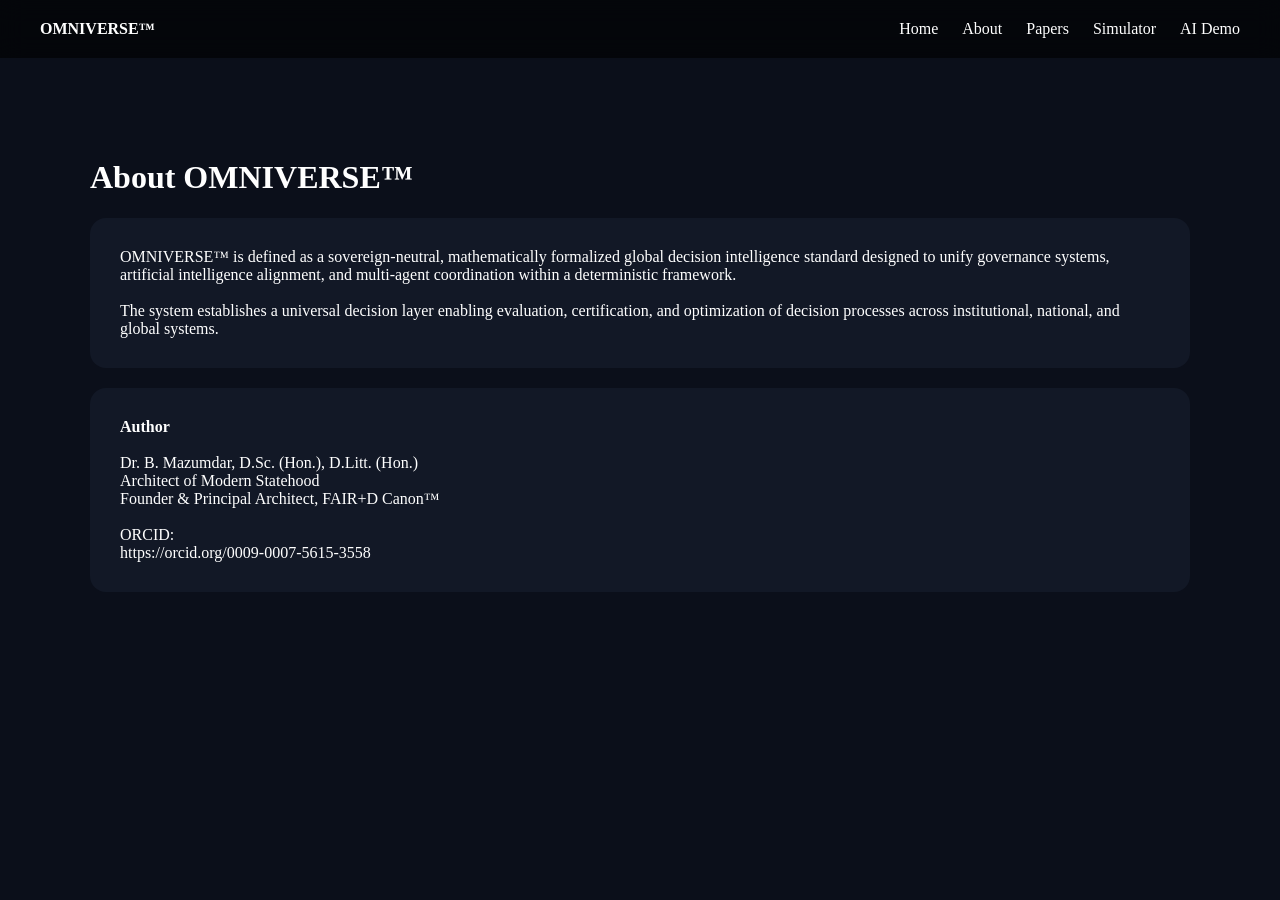
==== about.html @ d83fac2e "Create about.html" ====
<!DOCTYPE html>
<html lang="en">
<head>
<meta charset="UTF-8">
<meta name="viewport" content="width=device-width, initial-scale=1.0">

<title>About — OMNIVERSE™</title>

<link rel="stylesheet" href="style.css">
</head>

<body>

<!-- NAV -->
<div class="nav">
    <div><b>OMNIVERSE™</b></div>
    <div>
        <a href="index.html">Home</a>
        <a href="about.html">About</a>
        <a href="papers.html">Papers</a>
        <a href="simulator.html">Simulator</a>
        <a href="ai.html">AI Demo</a>
    </div>
</div>

<!-- ABOUT SECTION -->
<div class="section fade">
    <h1>About OMNIVERSE™</h1>

    <div class="card">
    OMNIVERSE™ is defined as a sovereign-neutral, mathematically formalized global 
    decision intelligence standard designed to unify governance systems, artificial 
    intelligence alignment, and multi-agent coordination within a deterministic framework.

    <br><br>

    The system establishes a universal decision layer enabling evaluation, certification, 
    and optimization of decision processes across institutional, national, and global systems.
    </div>

    <div class="card">
    <b>Author</b><br><br>

    Dr. B. Mazumdar, D.Sc. (Hon.), D.Litt. (Hon.)<br>
    Architect of Modern Statehood<br>
    Founder & Principal Architect, FAIR+D Canon™<br><br>

    ORCID:<br>
    https://orcid.org/0009-0007-5615-3558
    </div>

</div>

<script src="script.js"></script>

</body>
</html>
---- style.css ----
body {
    margin: 0;
    font-family: -apple-system, BlinkMacSystemFont, "Segoe UI", Roboto;
    background: #0b0f1a;
    color: white;
}

/* NAVBAR */
.nav {
    display: flex;
    justify-content: space-between;
    padding: 20px 40px;
    background: rgba(0,0,0,0.6);
    backdrop-filter: blur(12px);
    position: sticky;
    top: 0;
    z-index: 1000;
}

.nav a {
    color: white;
    text-decoration: none;
    margin-left: 20px;
    transition: 0.3s;
}

.nav a:hover {
    color: #7f5cff;
}

/* HERO */
.hero {
    text-align: center;
    padding: 120px 20px;
}

.hero h1 {
    font-size: 64px;
    background: linear-gradient(90deg,#4da6ff,#7f5cff);
    -webkit-background-clip: text;
    color: transparent;
}

.hero p {
    color: #aaa;
    max-width: 700px;
    margin: auto;
}

/* BUTTON */
.btn {
    margin-top: 20px;
    padding: 14px 28px;
    border-radius: 10px;
    background: linear-gradient(135deg,#4da6ff,#7f5cff);
    color: white;
    display: inline-block;
}

/* SECTIONS */
.section {
    padding: 80px 20px;
    max-width: 1100px;
    margin: auto;
}

.card {
    background: #121826;
    padding: 30px;
    border-radius: 16px;
    margin-top: 20px;
    transition: 0.4s;
}

.card:hover {
    transform: translateY(-8px);
}

/* HEADINGS */
h2 {
    margin-bottom: 10px;
}

/* ANIMATION */
.fade {
    opacity: 0;
    transform: translateY(40px);
    transition: 1s;
}

.fade.show {
    opacity: 1;
    transform: translateY(0);
}
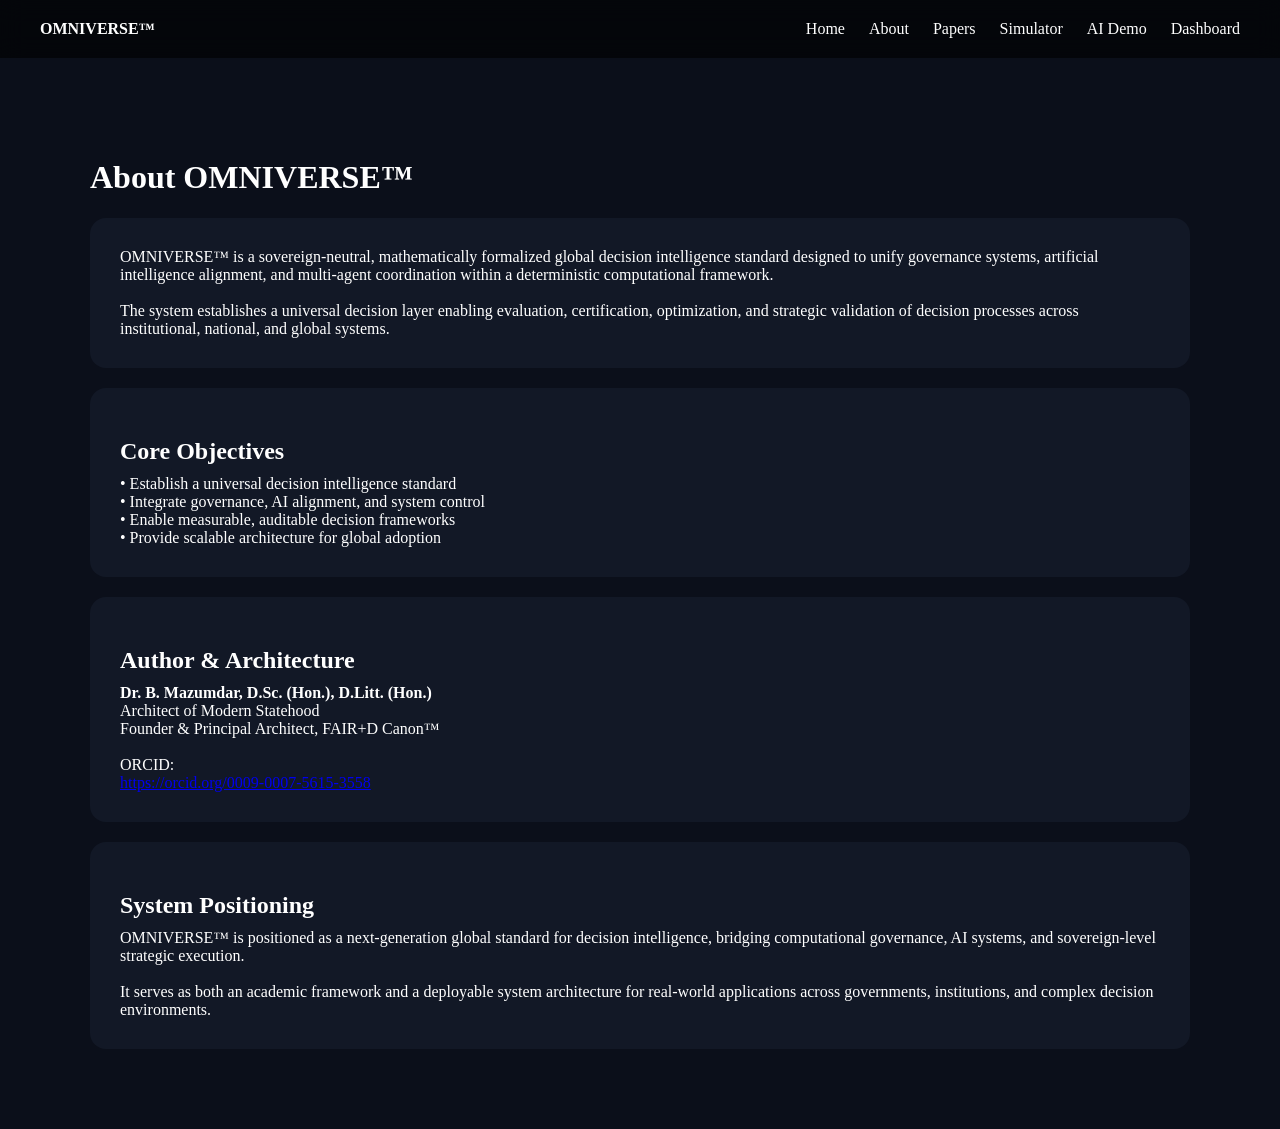
==== commit 387c7155: "Update about.html" ====
--- a/about.html
+++ b/about.html
@@ -4,14 +4,17 @@
 <meta charset="UTF-8">
 <meta name="viewport" content="width=device-width, initial-scale=1.0">
 
-<title>About — OMNIVERSE™</title>
+<title>OMNIVERSE™ — About</title>
+
+<meta name="description" content="OMNIVERSE™ Global Decision Intelligence Standard — AI Governance, Sovereign Systems, and Strategic Decision Modeling">
+<meta name="author" content="Dr. B. Mazumdar">
 
 <link rel="stylesheet" href="style.css">
 </head>
 
 <body>
 
-<!-- NAV -->
+<!-- NAVBAR -->
 <div class="nav">
     <div><b>OMNIVERSE™</b></div>
     <div>
@@ -20,33 +23,58 @@
         <a href="papers.html">Papers</a>
         <a href="simulator.html">Simulator</a>
         <a href="ai.html">AI Demo</a>
+        <a href="dashboard.html">Dashboard</a>
     </div>
 </div>
 
-<!-- ABOUT SECTION -->
+<!-- ABOUT -->
 <div class="section fade">
     <h1>About OMNIVERSE™</h1>
 
     <div class="card">
-    OMNIVERSE™ is defined as a sovereign-neutral, mathematically formalized global 
-    decision intelligence standard designed to unify governance systems, artificial 
-    intelligence alignment, and multi-agent coordination within a deterministic framework.
+        OMNIVERSE™ is a sovereign-neutral, mathematically formalized global decision intelligence 
+        standard designed to unify governance systems, artificial intelligence alignment, and 
+        multi-agent coordination within a deterministic computational framework.
 
-    <br><br>
+        <br><br>
 
-    The system establishes a universal decision layer enabling evaluation, certification, 
-    and optimization of decision processes across institutional, national, and global systems.
+        The system establishes a universal decision layer enabling evaluation, certification, 
+        optimization, and strategic validation of decision processes across institutional, 
+        national, and global systems.
     </div>
 
     <div class="card">
-    <b>Author</b><br><br>
+        <h2>Core Objectives</h2>
 
-    Dr. B. Mazumdar, D.Sc. (Hon.), D.Litt. (Hon.)<br>
-    Architect of Modern Statehood<br>
-    Founder & Principal Architect, FAIR+D Canon™<br><br>
+        • Establish a universal decision intelligence standard<br>
+        • Integrate governance, AI alignment, and system control<br>
+        • Enable measurable, auditable decision frameworks<br>
+        • Provide scalable architecture for global adoption
+    </div>
 
-    ORCID:<br>
-    https://orcid.org/0009-0007-5615-3558
+    <div class="card">
+        <h2>Author & Architecture</h2>
+
+        <b>Dr. B. Mazumdar, D.Sc. (Hon.), D.Litt. (Hon.)</b><br>
+        Architect of Modern Statehood<br>
+        Founder & Principal Architect, FAIR+D Canon™<br><br>
+
+        ORCID:<br>
+        <a href="https://orcid.org/0009-0007-5615-3558" target="_blank">
+        https://orcid.org/0009-0007-5615-3558
+        </a>
+    </div>
+
+    <div class="card">
+        <h2>System Positioning</h2>
+
+        OMNIVERSE™ is positioned as a next-generation global standard for decision intelligence, 
+        bridging computational governance, AI systems, and sovereign-level strategic execution.
+
+        <br><br>
+
+        It serves as both an academic framework and a deployable system architecture for real-world 
+        applications across governments, institutions, and complex decision environments.
     </div>
 
 </div>
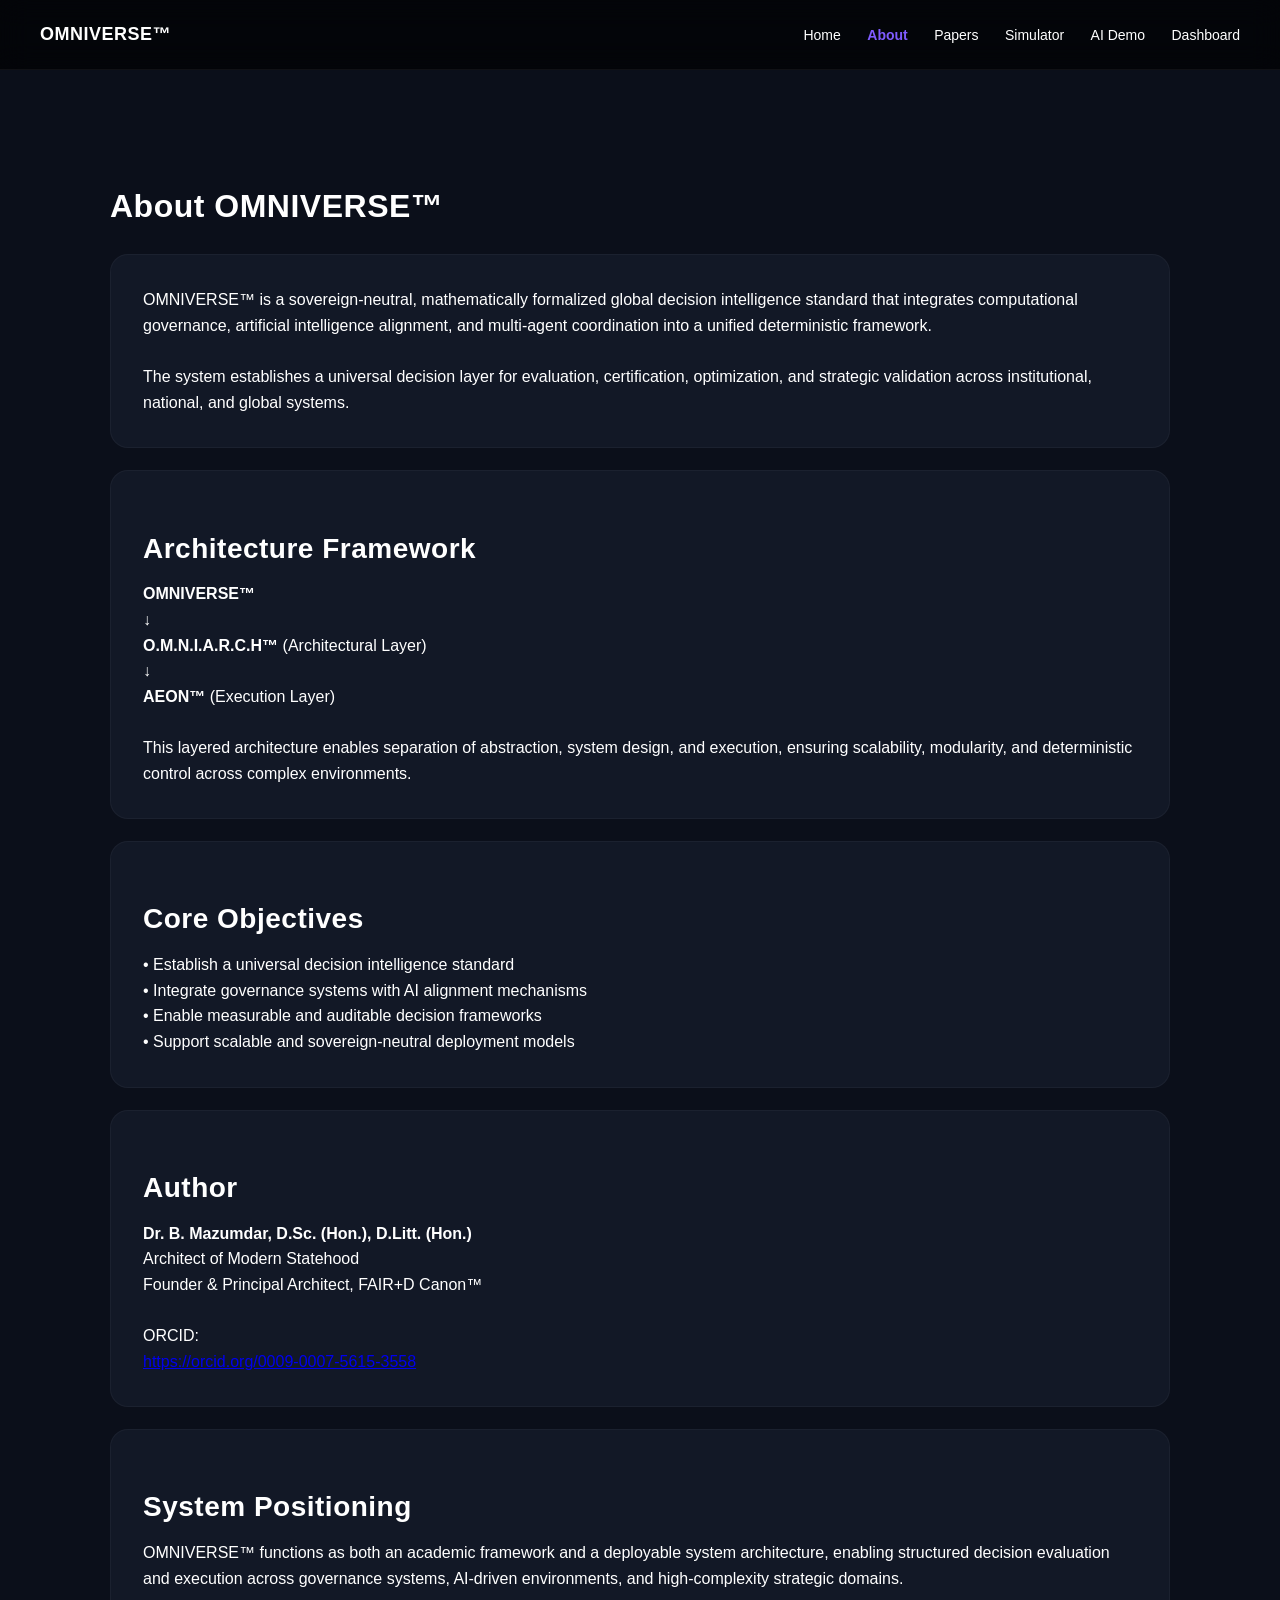
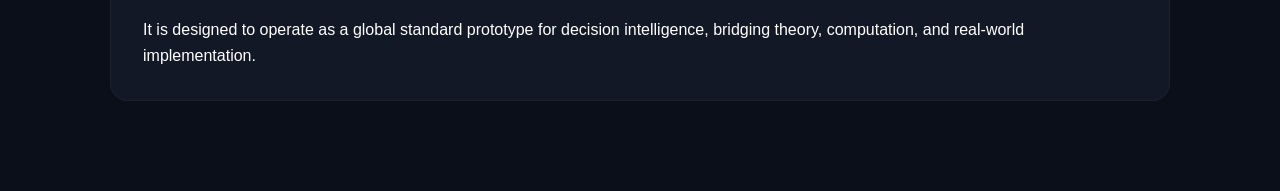
==== commit b16f6755: "Update about.html" ====
--- a/about.html
+++ b/about.html
@@ -33,27 +33,41 @@
 
     <div class="card">
         OMNIVERSE™ is a sovereign-neutral, mathematically formalized global decision intelligence 
-        standard designed to unify governance systems, artificial intelligence alignment, and 
-        multi-agent coordination within a deterministic computational framework.
+        standard that integrates computational governance, artificial intelligence alignment, 
+        and multi-agent coordination into a unified deterministic framework.
 
         <br><br>
 
-        The system establishes a universal decision layer enabling evaluation, certification, 
-        optimization, and strategic validation of decision processes across institutional, 
-        national, and global systems.
+        The system establishes a universal decision layer for evaluation, certification, 
+        optimization, and strategic validation across institutional, national, and global systems.
+    </div>
+
+    <div class="card">
+        <h2>Architecture Framework</h2>
+
+        <b>OMNIVERSE™</b><br>
+        ↓<br>
+        <b>O.M.N.I.A.R.C.H™</b> (Architectural Layer)<br>
+        ↓<br>
+        <b>AEON™</b> (Execution Layer)
+
+        <br><br>
+
+        This layered architecture enables separation of abstraction, system design, and execution, 
+        ensuring scalability, modularity, and deterministic control across complex environments.
     </div>
 
     <div class="card">
         <h2>Core Objectives</h2>
 
         • Establish a universal decision intelligence standard<br>
-        • Integrate governance, AI alignment, and system control<br>
-        • Enable measurable, auditable decision frameworks<br>
-        • Provide scalable architecture for global adoption
+        • Integrate governance systems with AI alignment mechanisms<br>
+        • Enable measurable and auditable decision frameworks<br>
+        • Support scalable and sovereign-neutral deployment models
     </div>
 
     <div class="card">
-        <h2>Author & Architecture</h2>
+        <h2>Author</h2>
 
         <b>Dr. B. Mazumdar, D.Sc. (Hon.), D.Litt. (Hon.)</b><br>
         Architect of Modern Statehood<br>
@@ -68,13 +82,14 @@
     <div class="card">
         <h2>System Positioning</h2>
 
-        OMNIVERSE™ is positioned as a next-generation global standard for decision intelligence, 
-        bridging computational governance, AI systems, and sovereign-level strategic execution.
+        OMNIVERSE™ functions as both an academic framework and a deployable system architecture, 
+        enabling structured decision evaluation and execution across governance systems, 
+        AI-driven environments, and high-complexity strategic domains.
 
         <br><br>
 
-        It serves as both an academic framework and a deployable system architecture for real-world 
-        applications across governments, institutions, and complex decision environments.
+        It is designed to operate as a global standard prototype for decision intelligence, 
+        bridging theory, computation, and real-world implementation.
     </div>
 
 </div>
--- a/style.css
+++ b/style.css
@@ -1,34 +1,63 @@
+/* =================================
+   OMNIVERSE™ GLOBAL STYLE SYSTEM — ULTIMATE EDITION
+   ================================= */
+
+/* RESET & BASE */
+*,
+*::before,
+*::after {
+    box-sizing: border-box;
+}
+
+html {
+    scroll-behavior: smooth;
+}
+
 body {
     margin: 0;
-    font-family: -apple-system, BlinkMacSystemFont, "Segoe UI", Roboto;
+    font-family: -apple-system, BlinkMacSystemFont, "Segoe UI", Roboto, sans-serif;
     background: #0b0f1a;
-    color: white;
-}
-
-/* NAVBAR */
+    color: #ffffff;
+    line-height: 1.6;
+    -webkit-font-smoothing: antialiased;
+}
+
+/* =================================
+   NAVBAR SYSTEM
+   ================================= */
 .nav {
     display: flex;
     justify-content: space-between;
+    align-items: center;
     padding: 20px 40px;
-    background: rgba(0,0,0,0.6);
-    backdrop-filter: blur(12px);
+    background: rgba(0, 0, 0, 0.65);
+    backdrop-filter: blur(14px);
     position: sticky;
     top: 0;
     z-index: 1000;
+    border-bottom: 1px solid rgba(255,255,255,0.05);
+}
+
+.nav b {
+    font-size: 18px;
+    letter-spacing: 0.5px;
 }
 
 .nav a {
-    color: white;
+    color: #ffffff;
     text-decoration: none;
-    margin-left: 20px;
-    transition: 0.3s;
+    margin-left: 22px;
+    font-size: 14px;
+    transition: all 0.3s ease;
 }
 
 .nav a:hover {
     color: #7f5cff;
 }
 
-/* HERO */
+/* =================================
+   HERO SECTION
+   ================================= */
 .hero {
     text-align: center;
     padding: 120px 20px;
@@ -36,59 +65,178 @@
 
 .hero h1 {
     font-size: 64px;
-    background: linear-gradient(90deg,#4da6ff,#7f5cff);
+    font-weight: 700;
+    background: linear-gradient(90deg, #4da6ff, #7f5cff);
     -webkit-background-clip: text;
     color: transparent;
 }
 
 .hero p {
-    color: #aaa;
-    max-width: 700px;
-    margin: auto;
-}
-
-/* BUTTON */
+    color: #a0a8c0;
+    max-width: 720px;
+    margin: 20px auto 0 auto;
+    font-size: 16px;
+}
+
+/* =================================
+   BUTTON SYSTEM
+   ================================= */
 .btn {
-    margin-top: 20px;
-    padding: 14px 28px;
-    border-radius: 10px;
-    background: linear-gradient(135deg,#4da6ff,#7f5cff);
-    color: white;
+    margin-top: 25px;
+    padding: 14px 30px;
+    border-radius: 12px;
+    background: linear-gradient(135deg, #4da6ff, #7f5cff);
+    color: #ffffff;
     display: inline-block;
-}
-
-/* SECTIONS */
+    transition: all 0.3s ease;
+    font-weight: 600;
+    letter-spacing: 0.3px;
+}
+
+.btn:hover {
+    opacity: 0.85;
+    transform: scale(1.05);
+}
+
+/* =================================
+   LAYOUT SYSTEM
+   ================================= */
 .section {
-    padding: 80px 20px;
+    padding: 90px 20px;
     max-width: 1100px;
     margin: auto;
 }
 
 .card {
     background: #121826;
-    padding: 30px;
-    border-radius: 16px;
-    margin-top: 20px;
-    transition: 0.4s;
+    padding: 32px;
+    border-radius: 18px;
+    margin-top: 22px;
+    transition: all 0.4s ease;
+    border: 1px solid rgba(255,255,255,0.04);
 }
 
 .card:hover {
-    transform: translateY(-8px);
-}
-
-/* HEADINGS */
+    transform: translateY(-10px);
+    box-shadow: 0 10px 40px rgba(0,0,0,0.35);
+}
+
+/* =================================
+   TYPOGRAPHY SYSTEM
+   ================================= */
+h1, h2, h3 {
+    letter-spacing: 0.5px;
+    margin-bottom: 10px;
+}
+
 h2 {
-    margin-bottom: 10px;
-}
-
-/* ANIMATION */
+    font-size: 28px;
+}
+
+h3 {
+    font-size: 20px;
+    color: #cbd3ff;
+}
+
+p {
+    color: #a0a8c0;
+}
+
+/* =================================
+   FORM ELEMENTS
+   ================================= */
+label {
+    display: block;
+    margin-top: 15px;
+    margin-bottom: 5px;
+    font-size: 14px;
+    color: #c0c6e4;
+}
+
+input[type="range"] {
+    width: 100%;
+    margin-bottom: 15px;
+    accent-color: #7f5cff;
+}
+
+/* =================================
+   DATA DISPLAY
+   ================================= */
+#score, #decision, #result {
+    margin-top: 15px;
+}
+
+#decision {
+    color: #7f5cff;
+}
+
+/* =================================
+   LIST SYSTEM
+   ================================= */
+ul {
+    list-style: none;
+    padding: 0;
+}
+
+ul li {
+    padding: 12px;
+    border-bottom: 1px solid #1c2436;
+}
+
+/* =================================
+   ANIMATION SYSTEM
+   ================================= */
 .fade {
     opacity: 0;
     transform: translateY(40px);
-    transition: 1s;
+    transition: all 0.8s ease;
 }
 
 .fade.show {
     opacity: 1;
     transform: translateY(0);
 }
+
+/* =================================
+   CHART CONTAINERS
+   ================================= */
+canvas {
+    max-width: 100%;
+}
+
+/* =================================
+   FOOTER
+   ================================= */
+footer {
+    text-align: center;
+    padding: 40px 20px;
+    color: #6b7280;
+    font-size: 13px;
+}
+
+/* =================================
+   RESPONSIVE DESIGN
+   ================================= */
+@media (max-width: 768px) {
+
+    .nav {
+        flex-direction: column;
+        align-items: flex-start;
+    }
+
+    .nav div:last-child {
+        margin-top: 10px;
+    }
+
+    .hero h1 {
+        font-size: 42px;
+    }
+
+    .section {
+        padding: 60px 15px;
+    }
+
+    .card {
+        padding: 24px;
+    }
+}
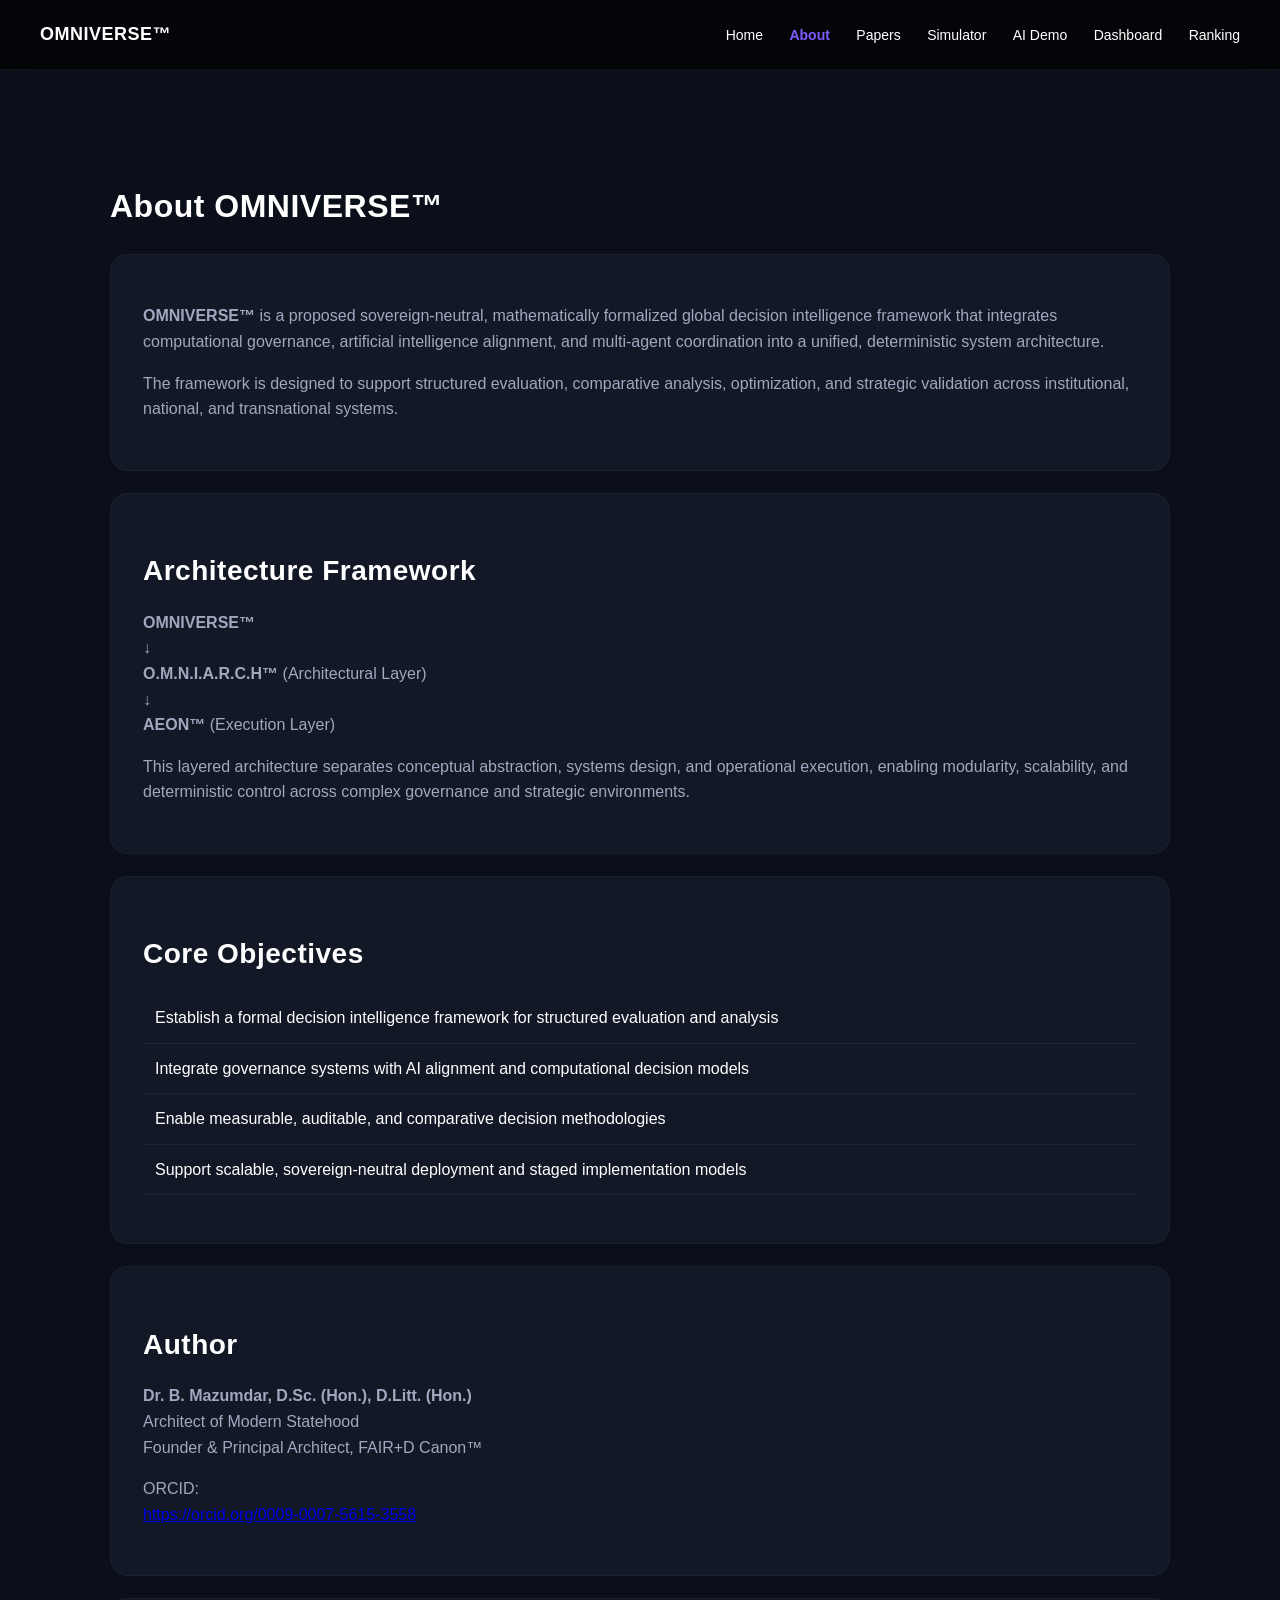
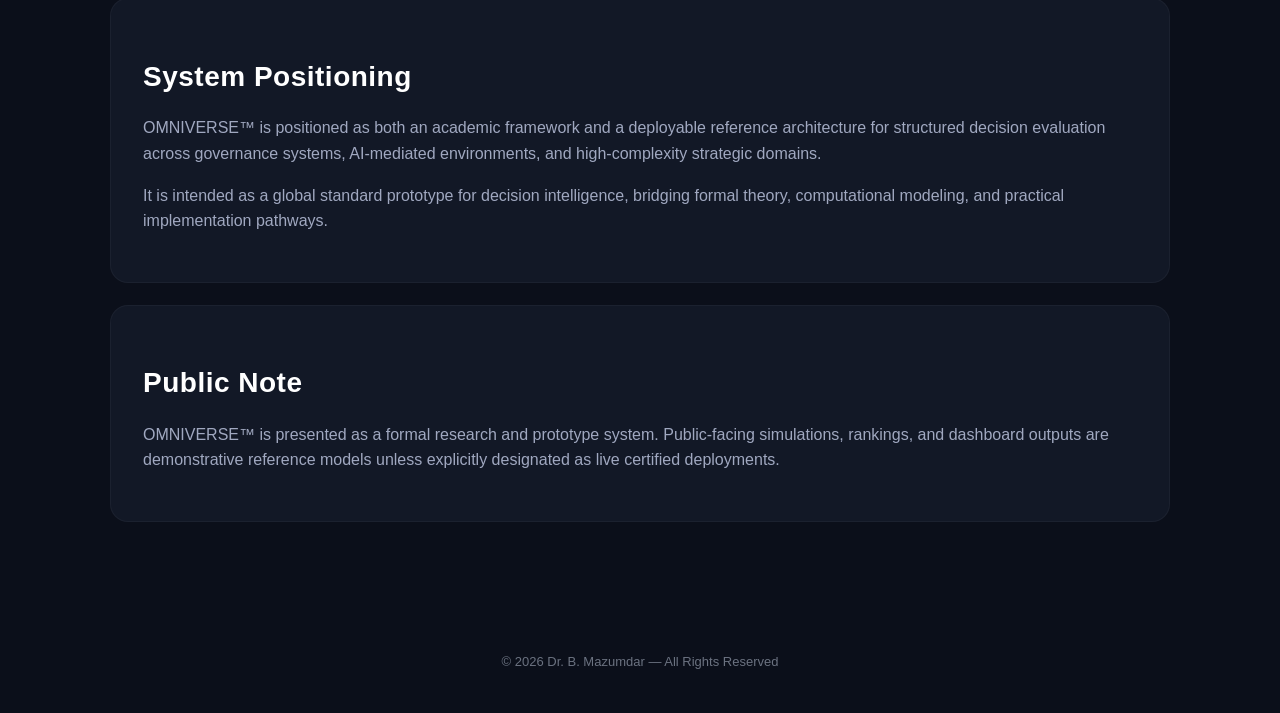
==== commit f3a86ba0: "Update about.html" ====
--- a/about.html
+++ b/about.html
@@ -1,100 +1,139 @@
 <!DOCTYPE html>
 <html lang="en">
 <head>
-<meta charset="UTF-8">
-<meta name="viewport" content="width=device-width, initial-scale=1.0">
+  <meta charset="UTF-8" />
+  <meta name="viewport" content="width=device-width, initial-scale=1.0" />
 
-<title>OMNIVERSE™ — About</title>
+  <title>OMNIVERSE™ — About</title>
 
-<meta name="description" content="OMNIVERSE™ Global Decision Intelligence Standard — AI Governance, Sovereign Systems, and Strategic Decision Modeling">
-<meta name="author" content="Dr. B. Mazumdar">
+  <meta
+    name="description"
+    content="About OMNIVERSE™ — a proposed global decision intelligence framework integrating computational governance, AI alignment, and strategic systems modeling."
+  />
+  <meta name="author" content="Dr. B. Mazumdar" />
+  <meta
+    name="keywords"
+    content="OMNIVERSE, decision intelligence, AI governance, computational governance, sovereign systems, strategic modeling, global standard"
+  />
 
-<link rel="stylesheet" href="style.css">
+  <link rel="stylesheet" href="style.css" />
 </head>
 
 <body>
 
-<!-- NAVBAR -->
-<div class="nav">
+  <!-- NAVBAR -->
+  <div class="nav">
     <div><b>OMNIVERSE™</b></div>
     <div>
-        <a href="index.html">Home</a>
-        <a href="about.html">About</a>
-        <a href="papers.html">Papers</a>
-        <a href="simulator.html">Simulator</a>
-        <a href="ai.html">AI Demo</a>
-        <a href="dashboard.html">Dashboard</a>
+      <a href="index.html">Home</a>
+      <a href="about.html">About</a>
+      <a href="papers.html">Papers</a>
+      <a href="simulator.html">Simulator</a>
+      <a href="ai.html">AI Demo</a>
+      <a href="dashboard.html">Dashboard</a>
+      <a href="ranking.html">Ranking</a>
     </div>
-</div>
+  </div>
 
-<!-- ABOUT -->
-<div class="section fade">
+  <!-- ABOUT -->
+  <div class="section fade">
     <h1>About OMNIVERSE™</h1>
 
     <div class="card">
-        OMNIVERSE™ is a sovereign-neutral, mathematically formalized global decision intelligence 
-        standard that integrates computational governance, artificial intelligence alignment, 
-        and multi-agent coordination into a unified deterministic framework.
+      <p>
+        <b>OMNIVERSE™</b> is a proposed sovereign-neutral, mathematically formalized
+        global decision intelligence framework that integrates computational governance,
+        artificial intelligence alignment, and multi-agent coordination into a unified,
+        deterministic system architecture.
+      </p>
 
-        <br><br>
-
-        The system establishes a universal decision layer for evaluation, certification, 
-        optimization, and strategic validation across institutional, national, and global systems.
+      <p>
+        The framework is designed to support structured evaluation, comparative analysis,
+        optimization, and strategic validation across institutional, national, and
+        transnational systems.
+      </p>
     </div>
 
     <div class="card">
-        <h2>Architecture Framework</h2>
+      <h2>Architecture Framework</h2>
 
-        <b>OMNIVERSE™</b><br>
-        ↓<br>
-        <b>O.M.N.I.A.R.C.H™</b> (Architectural Layer)<br>
-        ↓<br>
+      <p>
+        <b>OMNIVERSE™</b><br />
+        ↓<br />
+        <b>O.M.N.I.A.R.C.H™</b> (Architectural Layer)<br />
+        ↓<br />
         <b>AEON™</b> (Execution Layer)
+      </p>
 
-        <br><br>
-
-        This layered architecture enables separation of abstraction, system design, and execution, 
-        ensuring scalability, modularity, and deterministic control across complex environments.
+      <p>
+        This layered architecture separates conceptual abstraction, systems design,
+        and operational execution, enabling modularity, scalability, and deterministic
+        control across complex governance and strategic environments.
+      </p>
     </div>
 
     <div class="card">
-        <h2>Core Objectives</h2>
+      <h2>Core Objectives</h2>
 
-        • Establish a universal decision intelligence standard<br>
-        • Integrate governance systems with AI alignment mechanisms<br>
-        • Enable measurable and auditable decision frameworks<br>
-        • Support scalable and sovereign-neutral deployment models
+      <ul>
+        <li>Establish a formal decision intelligence framework for structured evaluation and analysis</li>
+        <li>Integrate governance systems with AI alignment and computational decision models</li>
+        <li>Enable measurable, auditable, and comparative decision methodologies</li>
+        <li>Support scalable, sovereign-neutral deployment and staged implementation models</li>
+      </ul>
     </div>
 
     <div class="card">
-        <h2>Author</h2>
+      <h2>Author</h2>
 
-        <b>Dr. B. Mazumdar, D.Sc. (Hon.), D.Litt. (Hon.)</b><br>
-        Architect of Modern Statehood<br>
-        Founder & Principal Architect, FAIR+D Canon™<br><br>
+      <p>
+        <b>Dr. B. Mazumdar, D.Sc. (Hon.), D.Litt. (Hon.)</b><br />
+        Architect of Modern Statehood<br />
+        Founder & Principal Architect, FAIR+D Canon™
+      </p>
 
-        ORCID:<br>
-        <a href="https://orcid.org/0009-0007-5615-3558" target="_blank">
-        https://orcid.org/0009-0007-5615-3558
+      <p>
+        ORCID:<br />
+        <a
+          href="https://orcid.org/0009-0007-5615-3558"
+          target="_blank"
+          rel="noopener noreferrer"
+        >
+          https://orcid.org/0009-0007-5615-3558
         </a>
+      </p>
     </div>
 
     <div class="card">
-        <h2>System Positioning</h2>
+      <h2>System Positioning</h2>
 
-        OMNIVERSE™ functions as both an academic framework and a deployable system architecture, 
-        enabling structured decision evaluation and execution across governance systems, 
-        AI-driven environments, and high-complexity strategic domains.
+      <p>
+        OMNIVERSE™ is positioned as both an academic framework and a deployable reference
+        architecture for structured decision evaluation across governance systems,
+        AI-mediated environments, and high-complexity strategic domains.
+      </p>
 
-        <br><br>
-
-        It is designed to operate as a global standard prototype for decision intelligence, 
-        bridging theory, computation, and real-world implementation.
+      <p>
+        It is intended as a global standard prototype for decision intelligence,
+        bridging formal theory, computational modeling, and practical implementation pathways.
+      </p>
     </div>
 
-</div>
+    <div class="card">
+      <h2>Public Note</h2>
 
-<script src="script.js"></script>
+      <p>
+        OMNIVERSE™ is presented as a formal research and prototype system. Public-facing
+        simulations, rankings, and dashboard outputs are demonstrative reference models
+        unless explicitly designated as live certified deployments.
+      </p>
+    </div>
+  </div>
 
+  <footer>
+    © 2026 Dr. B. Mazumdar — All Rights Reserved
+  </footer>
+
+  <script src="script.js"></script>
 </body>
 </html>
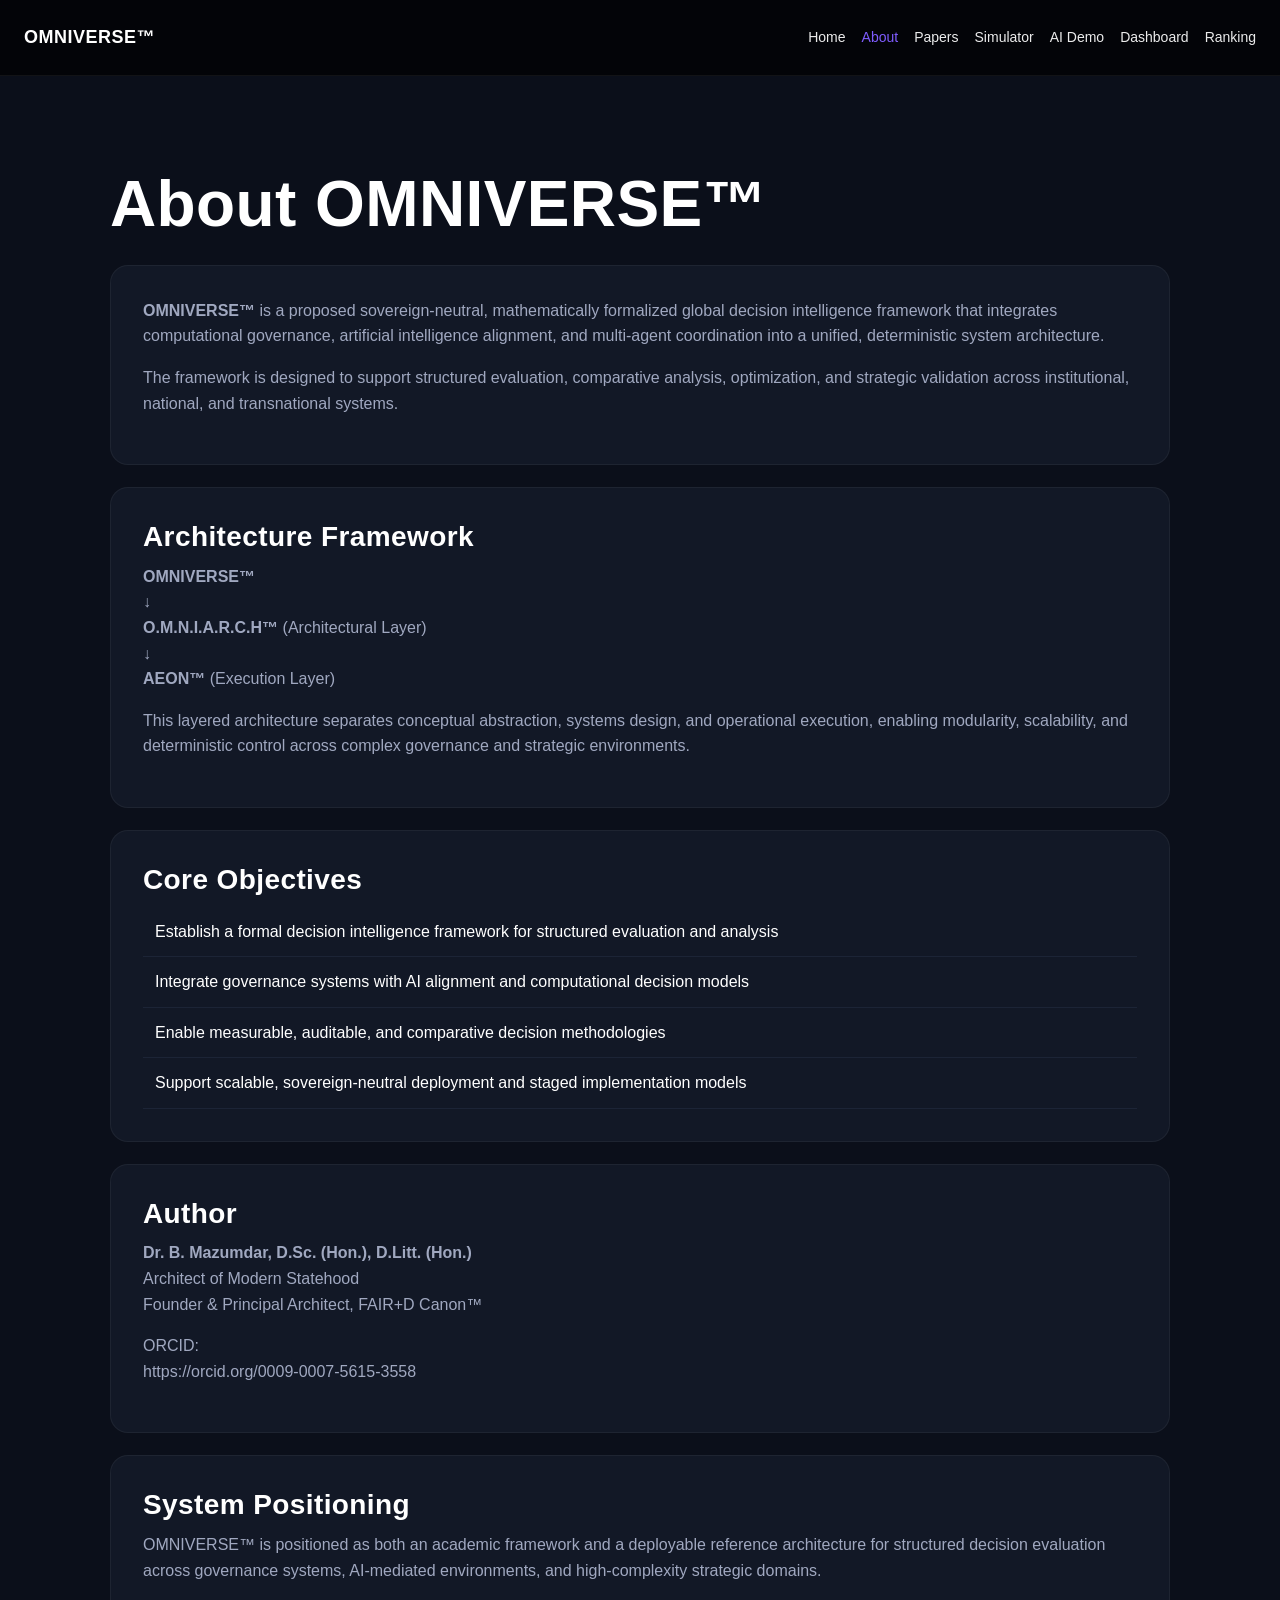
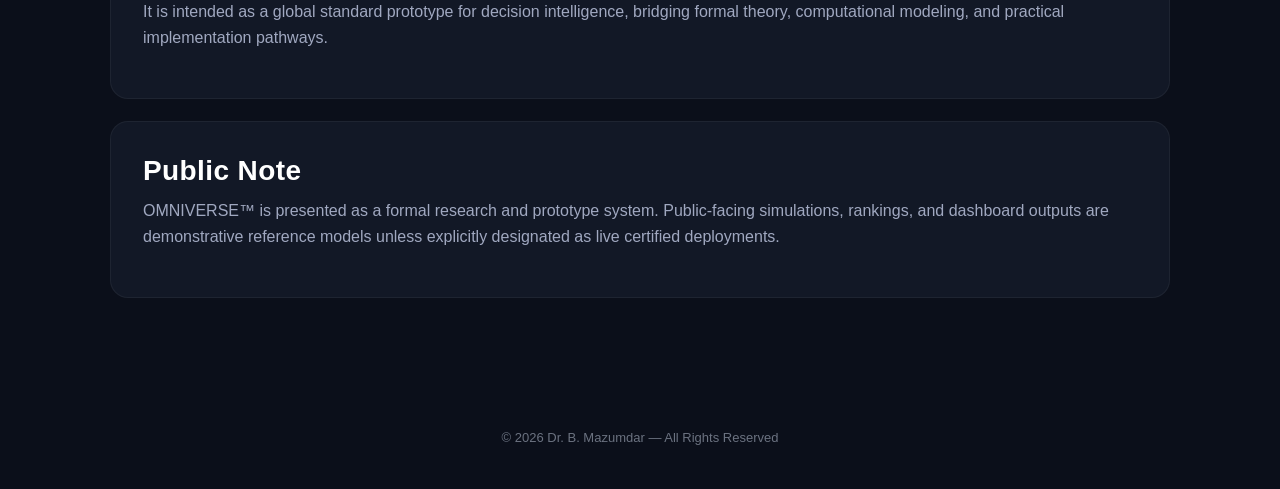
==== commit ec4b044d: "Update about.html" ====
--- a/about.html
+++ b/about.html
@@ -15,6 +15,14 @@
     name="keywords"
     content="OMNIVERSE, decision intelligence, AI governance, computational governance, sovereign systems, strategic modeling, global standard"
   />
+
+  <!-- Social Preview -->
+  <meta property="og:title" content="OMNIVERSE™ — About" />
+  <meta
+    property="og:description"
+    content="About OMNIVERSE™ — a proposed global decision intelligence framework integrating computational governance, AI alignment, and strategic systems modeling."
+  />
+  <meta property="og:type" content="website" />
 
   <link rel="stylesheet" href="style.css" />
 </head>
@@ -134,6 +142,6 @@
     © 2026 Dr. B. Mazumdar — All Rights Reserved
   </footer>
 
-  <script src="script.js"></script>
+  <script src="script.js" defer></script>
 </body>
 </html>
--- a/style.css
+++ b/style.css
@@ -1,242 +1,462 @@
 /* =================================
-   OMNIVERSE™ GLOBAL STYLE SYSTEM — ULTIMATE EDITION
-   ================================= */
-
-/* RESET & BASE */
+   OMNIVERSE™ GLOBAL STYLE SYSTEM — 100% LOCK FINAL EDITION
+   Production-Safe • Accessible • Responsive • Multi-Page Stable
+   ================================= */
+
+/* =================================
+   RESET & BASE
+   ================================= */
 *,
 *::before,
 *::after {
-    box-sizing: border-box;
+  box-sizing: border-box;
+}
+
+:root {
+  --bg: #0b0f1a;
+  --bg-elevated: #121826;
+  --bg-nav: rgba(0, 0, 0, 0.68);
+  --text: #ffffff;
+  --text-soft: #a0a8c0;
+  --text-muted: #6b7280;
+  --text-label: #c0c6e4;
+  --text-heading-soft: #cbd3ff;
+  --border-soft: rgba(255, 255, 255, 0.06);
+  --border-card: rgba(255, 255, 255, 0.05);
+  --accent-1: #4da6ff;
+  --accent-2: #7f5cff;
+  --accent-solid: #7f5cff;
+  --shadow-card: 0 10px 40px rgba(0, 0, 0, 0.35);
+  --shadow-focus: 0 0 0 3px rgba(127, 92, 255, 0.25);
+  --radius-card: 18px;
+  --radius-btn: 12px;
+  --nav-height: 76px;
 }
 
 html {
-    scroll-behavior: smooth;
+  scroll-behavior: smooth;
 }
 
 body {
-    margin: 0;
-    font-family: -apple-system, BlinkMacSystemFont, "Segoe UI", Roboto, sans-serif;
-    background: #0b0f1a;
-    color: #ffffff;
-    line-height: 1.6;
-    -webkit-font-smoothing: antialiased;
+  margin: 0;
+  min-width: 320px;
+  font-family: -apple-system, BlinkMacSystemFont, "Segoe UI", Roboto, Arial, sans-serif;
+  background: var(--bg);
+  color: var(--text);
+  line-height: 1.6;
+  -webkit-font-smoothing: antialiased;
+  text-rendering: optimizeLegibility;
+  overflow-x: hidden;
+}
+
+/* =================================
+   MEDIA DEFAULTS
+   ================================= */
+img,
+svg,
+video,
+canvas {
+  display: block;
+  max-width: 100%;
+}
+
+/* =================================
+   TYPOGRAPHY SYSTEM
+   ================================= */
+h1,
+h2,
+h3 {
+  margin-top: 0;
+  margin-bottom: 10px;
+  letter-spacing: 0.4px;
+  line-height: 1.2;
+}
+
+h1 {
+  font-size: clamp(2.2rem, 5vw, 4rem);
+}
+
+h2 {
+  font-size: clamp(1.5rem, 3vw, 1.75rem);
+}
+
+h3 {
+  font-size: clamp(1.1rem, 2.4vw, 1.25rem);
+  color: var(--text-heading-soft);
+}
+
+p {
+  margin-top: 0;
+  color: var(--text-soft);
+}
+
+code {
+  font-family: ui-monospace, SFMono-Regular, Menlo, Consolas, monospace;
+  font-size: 0.95em;
+}
+
+/* =================================
+   LINK SYSTEM
+   ================================= */
+a {
+  color: inherit;
+  text-decoration: none;
+}
+
+a:hover {
+  text-decoration: none;
+}
+
+a:focus-visible,
+button:focus-visible,
+input:focus-visible {
+  outline: none;
+  box-shadow: var(--shadow-focus);
+  border-radius: 8px;
 }
 
 /* =================================
    NAVBAR SYSTEM
    ================================= */
 .nav {
-    display: flex;
-    justify-content: space-between;
-    align-items: center;
-    padding: 20px 40px;
-    background: rgba(0, 0, 0, 0.65);
-    backdrop-filter: blur(14px);
-    position: sticky;
-    top: 0;
-    z-index: 1000;
-    border-bottom: 1px solid rgba(255,255,255,0.05);
+  display: flex;
+  justify-content: space-between;
+  align-items: center;
+  gap: 16px;
+  padding: 18px 24px;
+  background: var(--bg-nav);
+  backdrop-filter: blur(14px);
+  -webkit-backdrop-filter: blur(14px);
+  position: sticky;
+  top: 0;
+  z-index: 1000;
+  min-height: var(--nav-height);
+  border-bottom: 1px solid var(--border-soft);
 }
 
 .nav b {
-    font-size: 18px;
-    letter-spacing: 0.5px;
+  display: inline-block;
+  font-size: 18px;
+  letter-spacing: 0.5px;
+  white-space: nowrap;
+}
+
+.nav div:last-child {
+  display: flex;
+  flex-wrap: wrap;
+  align-items: center;
+  justify-content: flex-end;
+  gap: 10px 16px;
 }
 
 .nav a {
-    color: #ffffff;
-    text-decoration: none;
-    margin-left: 22px;
-    font-size: 14px;
-    transition: all 0.3s ease;
-}
-
-.nav a:hover {
-    color: #7f5cff;
+  color: var(--text);
+  font-size: 14px;
+  transition: color 0.25s ease, opacity 0.25s ease;
+  opacity: 0.92;
+}
+
+.nav a:hover,
+.nav a[aria-current="page"] {
+  color: var(--accent-solid);
+  opacity: 1;
 }
 
 /* =================================
    HERO SECTION
    ================================= */
 .hero {
+  text-align: center;
+  padding: 120px 20px 100px;
+}
+
+.hero h1 {
+  font-weight: 700;
+  background: linear-gradient(90deg, var(--accent-1), var(--accent-2));
+  -webkit-background-clip: text;
+  background-clip: text;
+  color: transparent;
+}
+
+.hero p {
+  max-width: 720px;
+  margin: 20px auto 0;
+  font-size: 16px;
+}
+
+/* =================================
+   BUTTON SYSTEM
+   ================================= */
+.btn {
+  margin-top: 25px;
+  padding: 14px 30px;
+  border: 0;
+  border-radius: var(--radius-btn);
+  background: linear-gradient(135deg, var(--accent-1), var(--accent-2));
+  color: var(--text);
+  display: inline-block;
+  font-weight: 600;
+  letter-spacing: 0.3px;
+  cursor: pointer;
+  transition: transform 0.25s ease, opacity 0.25s ease, box-shadow 0.25s ease;
+}
+
+.btn:hover {
+  opacity: 0.9;
+  transform: translateY(-2px);
+}
+
+.btn:active {
+  transform: translateY(0);
+}
+
+/* =================================
+   LAYOUT SYSTEM
+   ================================= */
+.section {
+  width: 100%;
+  max-width: 1100px;
+  margin: 0 auto;
+  padding: 90px 20px;
+}
+
+.card {
+  background: var(--bg-elevated);
+  padding: 32px;
+  border-radius: var(--radius-card);
+  margin-top: 22px;
+  border: 1px solid var(--border-card);
+  transition: transform 0.35s ease, box-shadow 0.35s ease, border-color 0.35s ease;
+}
+
+.card:hover {
+  transform: translateY(-6px);
+  box-shadow: var(--shadow-card);
+  border-color: rgba(127, 92, 255, 0.14);
+}
+
+/* =================================
+   FORM ELEMENTS
+   ================================= */
+label {
+  display: block;
+  margin-top: 15px;
+  margin-bottom: 6px;
+  font-size: 14px;
+  color: var(--text-label);
+  font-weight: 500;
+}
+
+input,
+button,
+textarea,
+select {
+  font: inherit;
+}
+
+input[type="range"] {
+  width: 100%;
+  margin: 0 0 15px;
+  accent-color: var(--accent-solid);
+  cursor: pointer;
+}
+
+input[type="text"],
+input[type="number"],
+textarea,
+select {
+  width: 100%;
+  padding: 12px 14px;
+  border: 1px solid var(--border-soft);
+  border-radius: 12px;
+  background: rgba(255, 255, 255, 0.03);
+  color: var(--text);
+  margin-bottom: 14px;
+}
+
+textarea {
+  min-height: 120px;
+  resize: vertical;
+}
+
+::placeholder {
+  color: rgba(160, 168, 192, 0.7);
+}
+
+/* =================================
+   DATA DISPLAY
+   ================================= */
+#score,
+#decision,
+#result {
+  margin-top: 15px;
+}
+
+#decision {
+  color: var(--accent-solid);
+}
+
+/* =================================
+   TABLE SYSTEM
+   ================================= */
+table {
+  width: 100%;
+  border-collapse: collapse;
+  margin-top: 16px;
+  overflow: hidden;
+  border-radius: 12px;
+}
+
+th,
+td {
+  text-align: left;
+  padding: 12px 14px;
+  border-bottom: 1px solid #1c2436;
+  font-size: 14px;
+}
+
+th {
+  color: var(--text);
+  background: rgba(255, 255, 255, 0.03);
+}
+
+td {
+  color: var(--text-soft);
+}
+
+/* =================================
+   LIST SYSTEM
+   ================================= */
+ul {
+  list-style: none;
+  padding: 0;
+  margin: 0;
+}
+
+ul li {
+  padding: 12px;
+  border-bottom: 1px solid #1c2436;
+}
+
+/* =================================
+   CHART CONTAINERS
+   ================================= */
+canvas {
+  width: 100% !important;
+  height: auto !important;
+  max-width: 100%;
+}
+
+.card canvas {
+  min-height: 280px;
+}
+
+/* =================================
+   ANIMATION SYSTEM
+   ================================= */
+.fade {
+  opacity: 0;
+  transform: translateY(40px);
+  transition: opacity 0.8s ease, transform 0.8s ease;
+}
+
+.fade.show {
+  opacity: 1;
+  transform: translateY(0);
+}
+
+/* Respect reduced motion preferences */
+@media (prefers-reduced-motion: reduce) {
+  html {
+    scroll-behavior: auto;
+  }
+
+  .fade,
+  .fade.show,
+  .card,
+  .btn,
+  .nav a {
+    transition: none !important;
+    transform: none !important;
+  }
+}
+
+/* =================================
+   FOOTER
+   ================================= */
+footer {
+  text-align: center;
+  padding: 40px 20px;
+  color: var(--text-muted);
+  font-size: 13px;
+}
+
+/* =================================
+   UTILITY HELPERS
+   ================================= */
+.container {
+  width: 100%;
+  max-width: 1100px;
+  margin: 0 auto;
+  padding: 0 20px;
+}
+
+.center {
+  text-align: center;
+}
+
+.muted {
+  color: var(--text-soft);
+}
+
+/* =================================
+   RESPONSIVE DESIGN
+   ================================= */
+@media (max-width: 768px) {
+  .nav {
+    align-items: flex-start;
+    padding: 16px 18px;
+  }
+
+  .nav div:last-child {
+    width: 100%;
+    justify-content: flex-start;
+  }
+
+  .hero {
+    padding: 90px 16px 70px;
+  }
+
+  .section {
+    padding: 60px 15px;
+  }
+
+  .card {
+    padding: 24px;
+  }
+
+  .card canvas {
+    min-height: 220px;
+  }
+}
+
+@media (max-width: 480px) {
+  .nav b {
+    font-size: 16px;
+  }
+
+  .nav a {
+    font-size: 13px;
+  }
+
+  .btn {
+    width: 100%;
     text-align: center;
-    padding: 120px 20px;
-}
-
-.hero h1 {
-    font-size: 64px;
-    font-weight: 700;
-    background: linear-gradient(90deg, #4da6ff, #7f5cff);
-    -webkit-background-clip: text;
-    color: transparent;
-}
-
-.hero p {
-    color: #a0a8c0;
-    max-width: 720px;
-    margin: 20px auto 0 auto;
-    font-size: 16px;
-}
-
-/* =================================
-   BUTTON SYSTEM
-   ================================= */
-.btn {
-    margin-top: 25px;
-    padding: 14px 30px;
-    border-radius: 12px;
-    background: linear-gradient(135deg, #4da6ff, #7f5cff);
-    color: #ffffff;
-    display: inline-block;
-    transition: all 0.3s ease;
-    font-weight: 600;
-    letter-spacing: 0.3px;
-}
-
-.btn:hover {
-    opacity: 0.85;
-    transform: scale(1.05);
-}
-
-/* =================================
-   LAYOUT SYSTEM
-   ================================= */
-.section {
-    padding: 90px 20px;
-    max-width: 1100px;
-    margin: auto;
-}
-
-.card {
-    background: #121826;
-    padding: 32px;
-    border-radius: 18px;
-    margin-top: 22px;
-    transition: all 0.4s ease;
-    border: 1px solid rgba(255,255,255,0.04);
-}
-
-.card:hover {
-    transform: translateY(-10px);
-    box-shadow: 0 10px 40px rgba(0,0,0,0.35);
-}
-
-/* =================================
-   TYPOGRAPHY SYSTEM
-   ================================= */
-h1, h2, h3 {
-    letter-spacing: 0.5px;
-    margin-bottom: 10px;
-}
-
-h2 {
-    font-size: 28px;
-}
-
-h3 {
-    font-size: 20px;
-    color: #cbd3ff;
-}
-
-p {
-    color: #a0a8c0;
-}
-
-/* =================================
-   FORM ELEMENTS
-   ================================= */
-label {
-    display: block;
-    margin-top: 15px;
-    margin-bottom: 5px;
-    font-size: 14px;
-    color: #c0c6e4;
-}
-
-input[type="range"] {
-    width: 100%;
-    margin-bottom: 15px;
-    accent-color: #7f5cff;
-}
-
-/* =================================
-   DATA DISPLAY
-   ================================= */
-#score, #decision, #result {
-    margin-top: 15px;
-}
-
-#decision {
-    color: #7f5cff;
-}
-
-/* =================================
-   LIST SYSTEM
-   ================================= */
-ul {
-    list-style: none;
-    padding: 0;
-}
-
-ul li {
-    padding: 12px;
-    border-bottom: 1px solid #1c2436;
-}
-
-/* =================================
-   ANIMATION SYSTEM
-   ================================= */
-.fade {
-    opacity: 0;
-    transform: translateY(40px);
-    transition: all 0.8s ease;
-}
-
-.fade.show {
-    opacity: 1;
-    transform: translateY(0);
-}
-
-/* =================================
-   CHART CONTAINERS
-   ================================= */
-canvas {
-    max-width: 100%;
-}
-
-/* =================================
-   FOOTER
-   ================================= */
-footer {
-    text-align: center;
-    padding: 40px 20px;
-    color: #6b7280;
+  }
+
+  th,
+  td {
     font-size: 13px;
-}
-
-/* =================================
-   RESPONSIVE DESIGN
-   ================================= */
-@media (max-width: 768px) {
-
-    .nav {
-        flex-direction: column;
-        align-items: flex-start;
-    }
-
-    .nav div:last-child {
-        margin-top: 10px;
-    }
-
-    .hero h1 {
-        font-size: 42px;
-    }
-
-    .section {
-        padding: 60px 15px;
-    }
-
-    .card {
-        padding: 24px;
-    }
-}
+    padding: 10px 12px;
+  }
+}
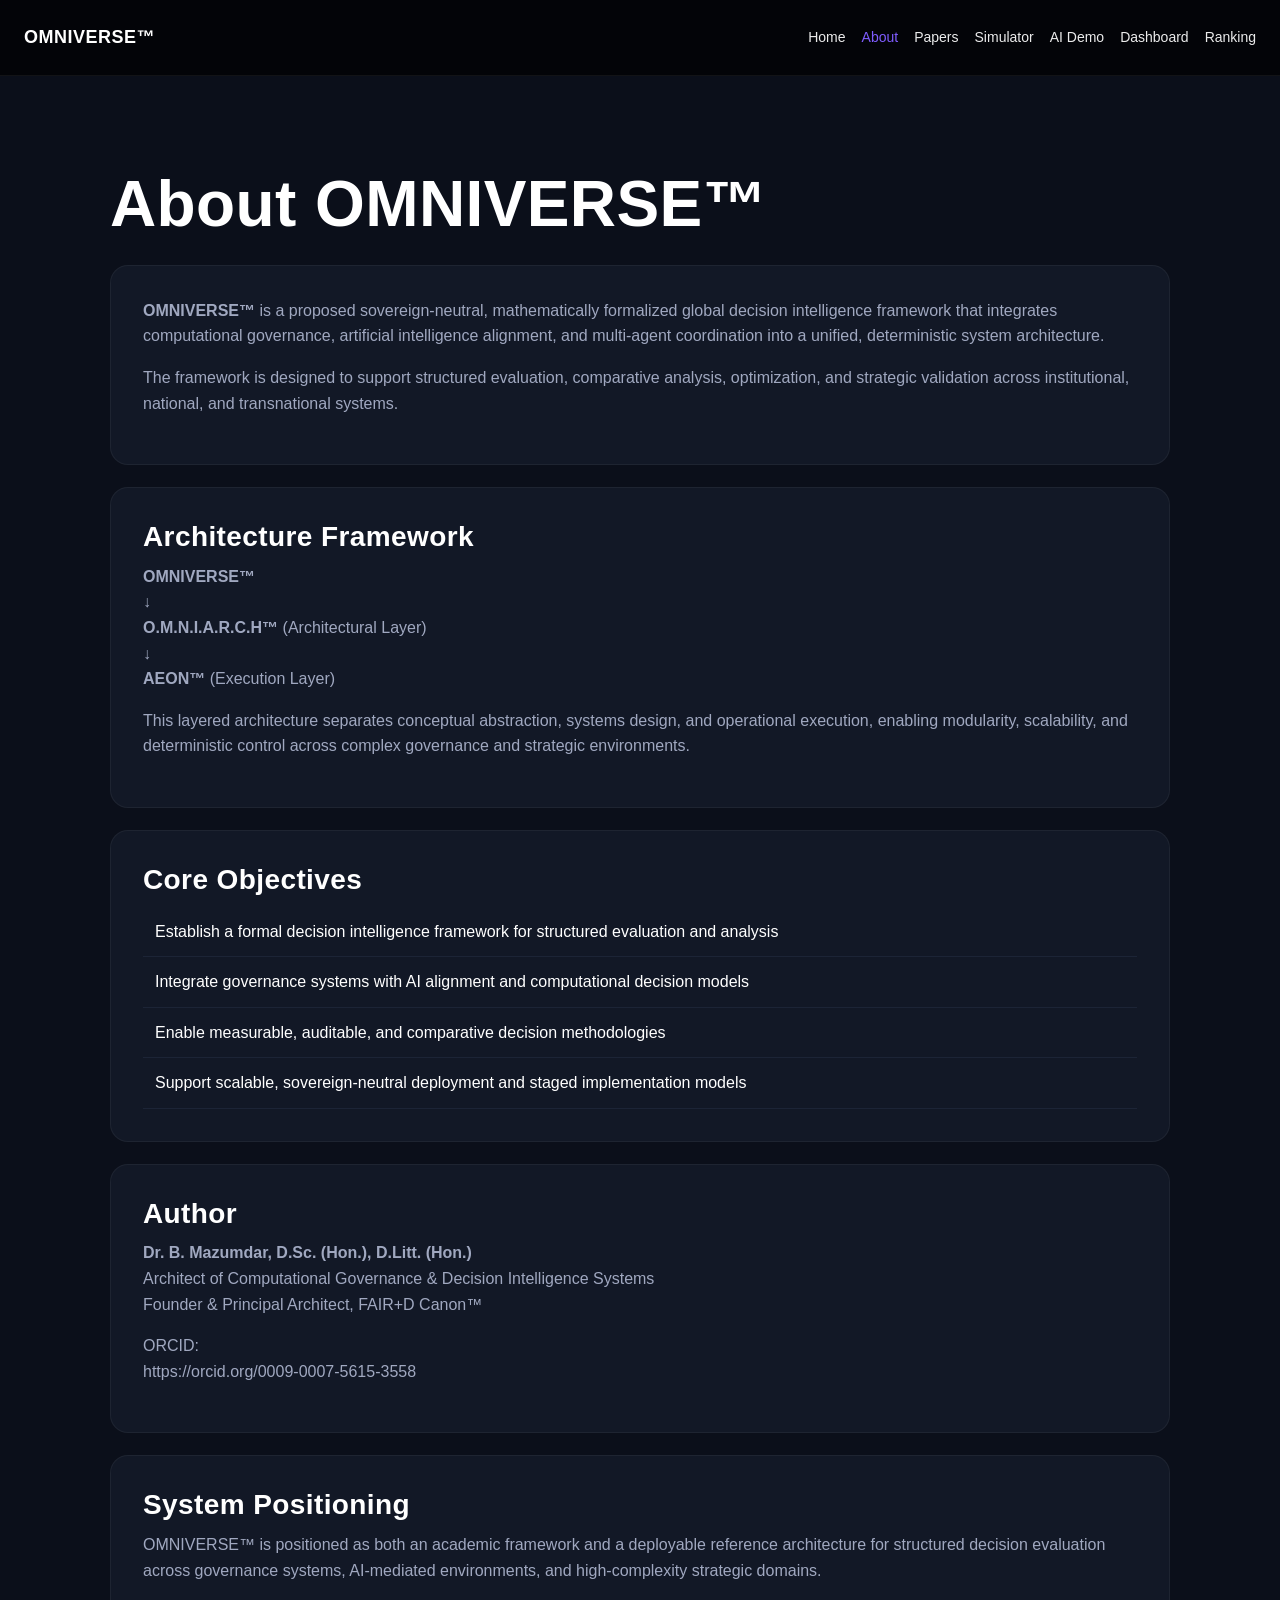
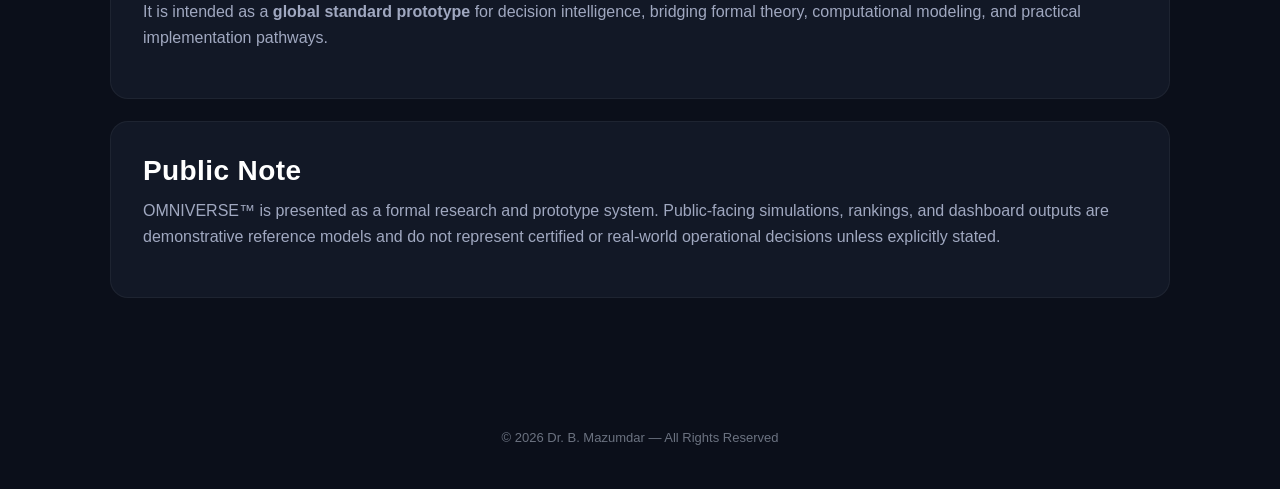
==== commit ad0011b2: "Update about.html" ====
--- a/about.html
+++ b/about.html
@@ -16,11 +16,11 @@
     content="OMNIVERSE, decision intelligence, AI governance, computational governance, sovereign systems, strategic modeling, global standard"
   />
 
-  <!-- Social Preview -->
+  <!-- Open Graph -->
   <meta property="og:title" content="OMNIVERSE™ — About" />
   <meta
     property="og:description"
-    content="About OMNIVERSE™ — a proposed global decision intelligence framework integrating computational governance, AI alignment, and strategic systems modeling."
+    content="A proposed global decision intelligence framework integrating computational governance, AI alignment, and strategic systems modeling."
   />
   <meta property="og:type" content="website" />
 
@@ -30,26 +30,26 @@
 <body>
 
   <!-- NAVBAR -->
-  <div class="nav">
+  <nav class="nav" role="navigation" aria-label="Main Navigation">
     <div><b>OMNIVERSE™</b></div>
     <div>
       <a href="index.html">Home</a>
-      <a href="about.html">About</a>
+      <a href="about.html" aria-current="page">About</a>
       <a href="papers.html">Papers</a>
       <a href="simulator.html">Simulator</a>
       <a href="ai.html">AI Demo</a>
       <a href="dashboard.html">Dashboard</a>
       <a href="ranking.html">Ranking</a>
     </div>
-  </div>
+  </nav>
 
   <!-- ABOUT -->
-  <div class="section fade">
+  <main class="section fade">
     <h1>About OMNIVERSE™</h1>
 
     <div class="card">
       <p>
-        <b>OMNIVERSE™</b> is a proposed sovereign-neutral, mathematically formalized
+        <strong>OMNIVERSE™</strong> is a proposed sovereign-neutral, mathematically formalized
         global decision intelligence framework that integrates computational governance,
         artificial intelligence alignment, and multi-agent coordination into a unified,
         deterministic system architecture.
@@ -66,11 +66,11 @@
       <h2>Architecture Framework</h2>
 
       <p>
-        <b>OMNIVERSE™</b><br />
+        <strong>OMNIVERSE™</strong><br />
         ↓<br />
-        <b>O.M.N.I.A.R.C.H™</b> (Architectural Layer)<br />
+        <strong>O.M.N.I.A.R.C.H™</strong> (Architectural Layer)<br />
         ↓<br />
-        <b>AEON™</b> (Execution Layer)
+        <strong>AEON™</strong> (Execution Layer)
       </p>
 
       <p>
@@ -95,8 +95,8 @@
       <h2>Author</h2>
 
       <p>
-        <b>Dr. B. Mazumdar, D.Sc. (Hon.), D.Litt. (Hon.)</b><br />
-        Architect of Modern Statehood<br />
+        <strong>Dr. B. Mazumdar, D.Sc. (Hon.), D.Litt. (Hon.)</strong><br />
+        Architect of Computational Governance & Decision Intelligence Systems<br />
         Founder & Principal Architect, FAIR+D Canon™
       </p>
 
@@ -122,7 +122,7 @@
       </p>
 
       <p>
-        It is intended as a global standard prototype for decision intelligence,
+        It is intended as a <strong>global standard prototype</strong> for decision intelligence,
         bridging formal theory, computational modeling, and practical implementation pathways.
       </p>
     </div>
@@ -133,10 +133,10 @@
       <p>
         OMNIVERSE™ is presented as a formal research and prototype system. Public-facing
         simulations, rankings, and dashboard outputs are demonstrative reference models
-        unless explicitly designated as live certified deployments.
+        and do not represent certified or real-world operational decisions unless explicitly stated.
       </p>
     </div>
-  </div>
+  </main>
 
   <footer>
     © 2026 Dr. B. Mazumdar — All Rights Reserved
